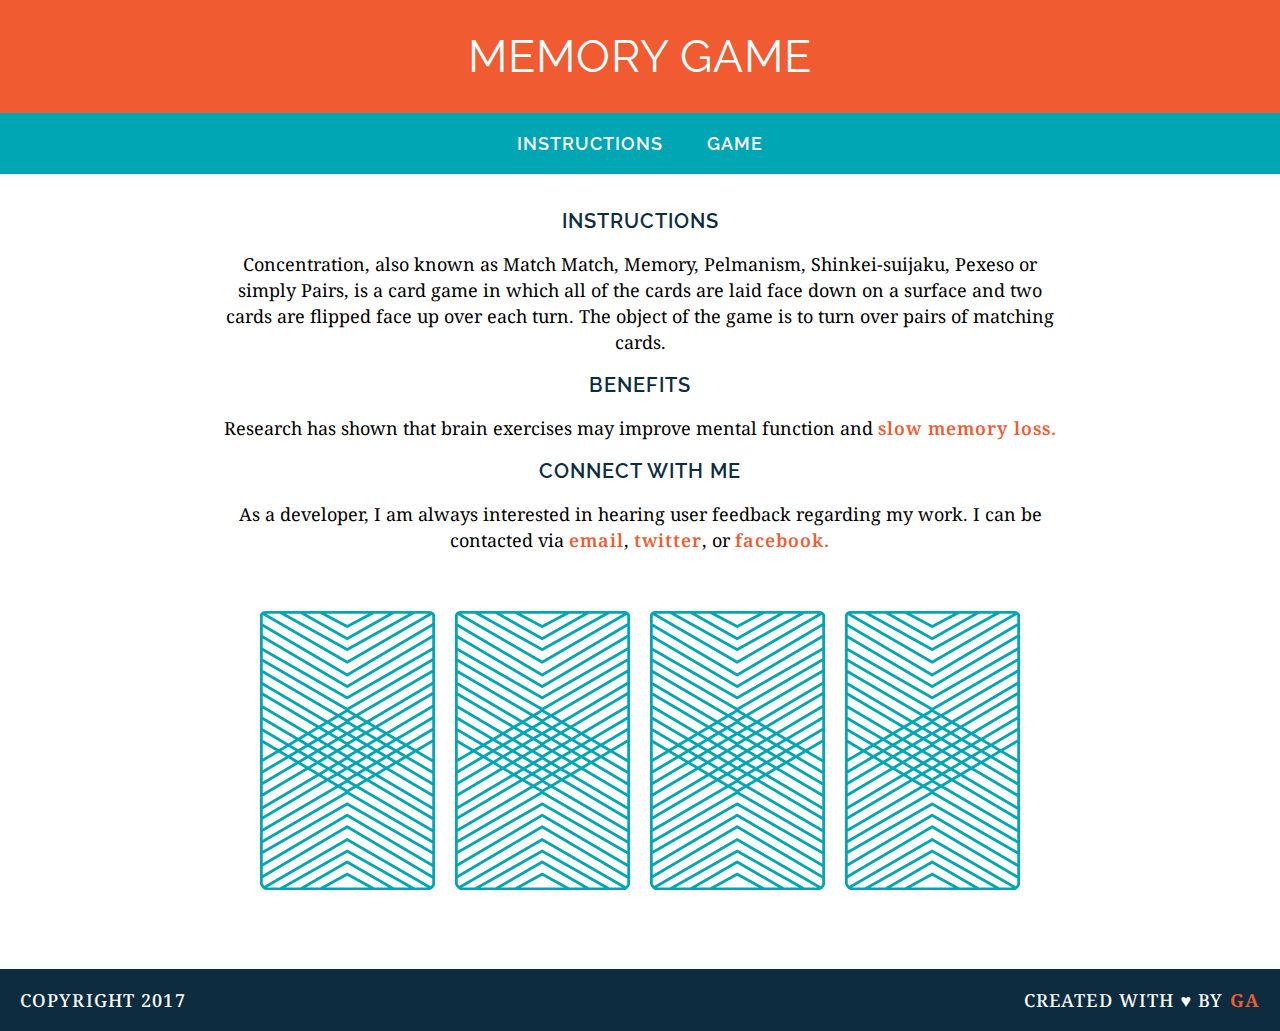
==== memory_game/index.html @ 8fed3eb4 "created logic 3" ====
<!DOCTYPE html>
<html>
<head>
	<title>Memory Card Game</title>
	<link href="https://fonts.googleapis.com/css?family=Droid+Serif|Raleway:400,500,600,700" rel="stylesheet">
	<link href="css/style.css" rel="stylesheet" type="text/css">
</head>
<body>
	<header>
		<h1>Memory Game</h1>
	</header>
	<nav>
		<a href="#">Instructions</a>
		<a href="">Game</a>
	</nav>
	<main>
		<h2>Instructions</h2>
		<p>Concentration, also known as Match Match, Memory, Pelmanism, Shinkei-suijaku, Pexeso or simply Pairs, is a card game in which all of the cards are laid face down on a surface and two cards are flipped face up over each turn. The object of the game is to turn over pairs of matching cards.</p>
		<h2>Benefits</h2>
		<p>Research has shown that brain exercises may improve mental function and <a class="links" href="http://www.webmd.com/alzheimers/guide/preventing-dementia-brain-exercises#1">slow memory loss.</a></p>
		<h2>Connect with me</h2>
		<p>As a developer, I am always interested in hearing user feedback regarding my work. I can be contacted via <a class="links" href="mailto:rachel.daniels@libertymutual.com">email</a>, <a class="links" href="#">twitter</a>, or <a class="links" href="#">facebook.</a></p>
		<div>
			<img src="images/back.png" alt="Queen of Diamonds">
			<img src="images/back.png" alt="Queen of Hearts">
			<img src="images/back.png" alt="King of Diamonds">
			<img src="images/back.png" alt="King of Hearts">
		</div>
	</main>
	<footer class="clearfix">
		<p class="copyright">Copyright 2017</p>
		<p class="message">Created with &hearts; by <span class="name">GA</span></p>
	</footer>
	<script src="js/main.js"></script>
</body>
</html>
---- memory_game/css/style.css ----
body{
	text-align: center;
	margin: 0;
}
header{
	background-color: #F15B31;
	padding: 30px 20px;

}
main{
	width: 850px;
	margin: 35px auto;
}
h1{
	font-family: "Raleway", sans-serif;
	color: white;
	letter-spacing: 1px;
	font-weight: 400;
	font-size: 45px;
	text-transform: uppercase;
	margin: 0;
}
a{
	font-family: 'Raleway', sans-serif;
	color: white;
	letter-spacing: 1px;
	font-weight: 600;
	font-size: 18px;
	text-transform: uppercase;
	text-decoration: none;
	margin: 0 20px;
	border-bottom: 2px solid transparent;
}
h2{
	font-family: 'Raleway', sans-serif;
	color: #0D2C40;
	letter-spacing: 1px;
	font-weight: 600;
	font-size: 20px;
	text-transform: uppercase;
}
p{
	font-family: 'Droid Serif', serif;
	line-height: 26px;
	font-size: 18px;
}
nav{
	background-color: #00A6B3;
	padding: 20px 0;
}
img{
	margin: 40px 8px;
}
.links{
	font-family: 'Droid Serif', serif;
	line-height: 26px;
	font-size: 18px;
	color: #F15B31;
	text-transform: none;
	margin: 0;
}
footer{
	text-transform: uppercase;
	padding: 0 20px;
	background: #0D2C40;
	color: white;
	font-size: 14px;
	letter-spacing: .08em;
	font-weight: 500;
}
.copyright {
	float: left;
	font-style: 'Raleway', sans-serif;
}
.message {
	float: right;
	font-style: 'Raleway', sans-serif;
}
.clearfix:after {
	visibility: hidden;
	display: block;
	content: " ";
	clear: both;
	height: 0;
	font-size: 0;
}
.name {
	color: #F15B31;
	font-weight: 700;
}
a:hover {
	border: 2px solid white;
}
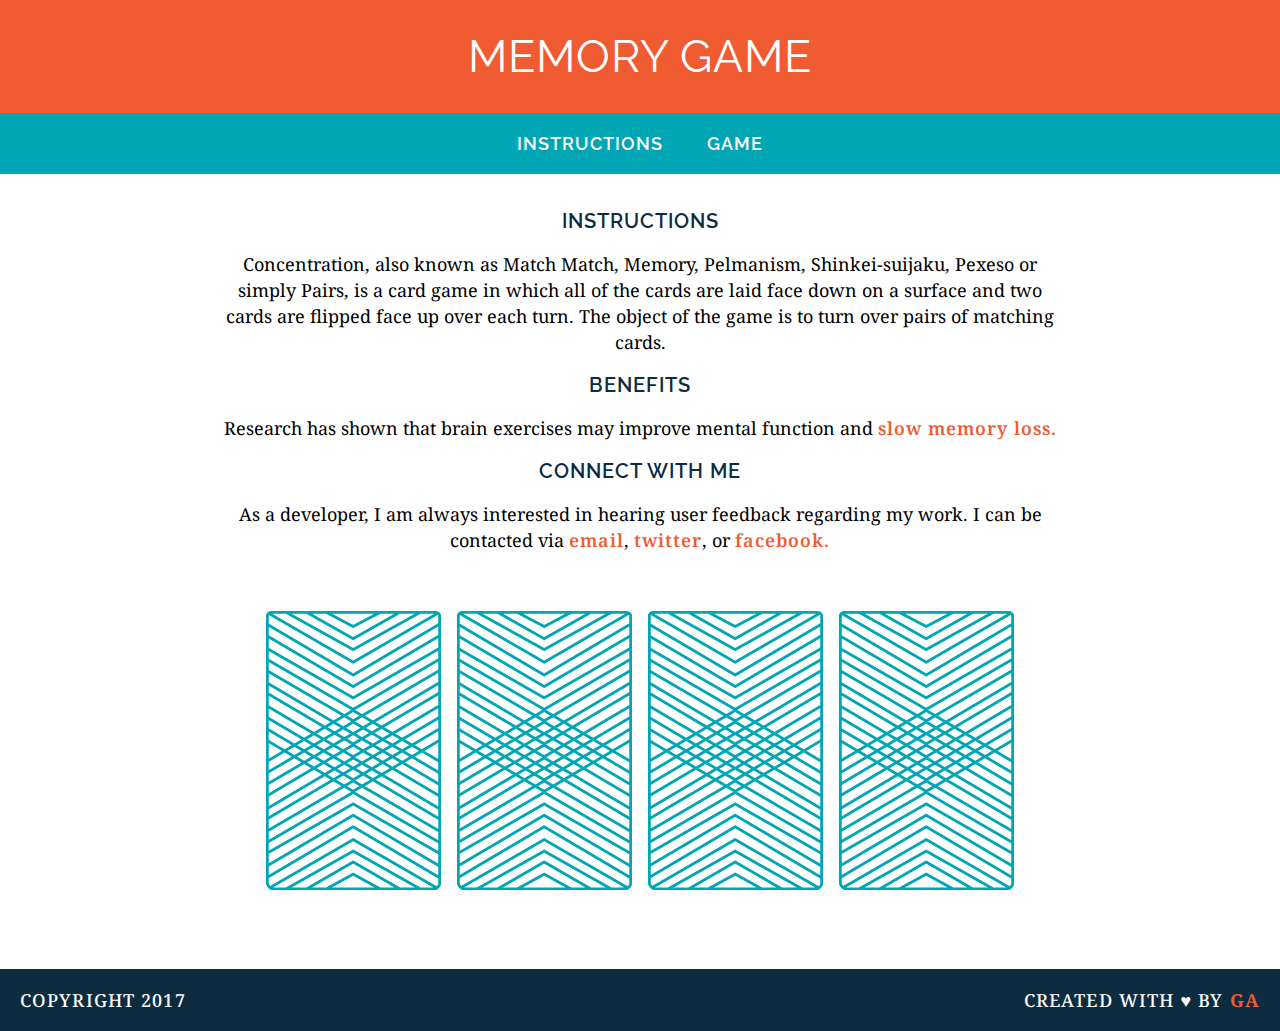
==== commit 825c05c1: "created game logic" ====
--- a/memory_game/index.html
+++ b/memory_game/index.html
@@ -20,12 +20,7 @@
 		<p>Research has shown that brain exercises may improve mental function and <a class="links" href="http://www.webmd.com/alzheimers/guide/preventing-dementia-brain-exercises#1">slow memory loss.</a></p>
 		<h2>Connect with me</h2>
 		<p>As a developer, I am always interested in hearing user feedback regarding my work. I can be contacted via <a class="links" href="mailto:rachel.daniels@libertymutual.com">email</a>, <a class="links" href="#">twitter</a>, or <a class="links" href="#">facebook.</a></p>
-		<div>
-			<img src="images/back.png" alt="Queen of Diamonds">
-			<img src="images/back.png" alt="Queen of Hearts">
-			<img src="images/back.png" alt="King of Diamonds">
-			<img src="images/back.png" alt="King of Hearts">
-		</div>
+	<div id="game-board" class="board clearfix"></div>
 	</main>
 	<footer class="clearfix">
 		<p class="copyright">Copyright 2017</p>
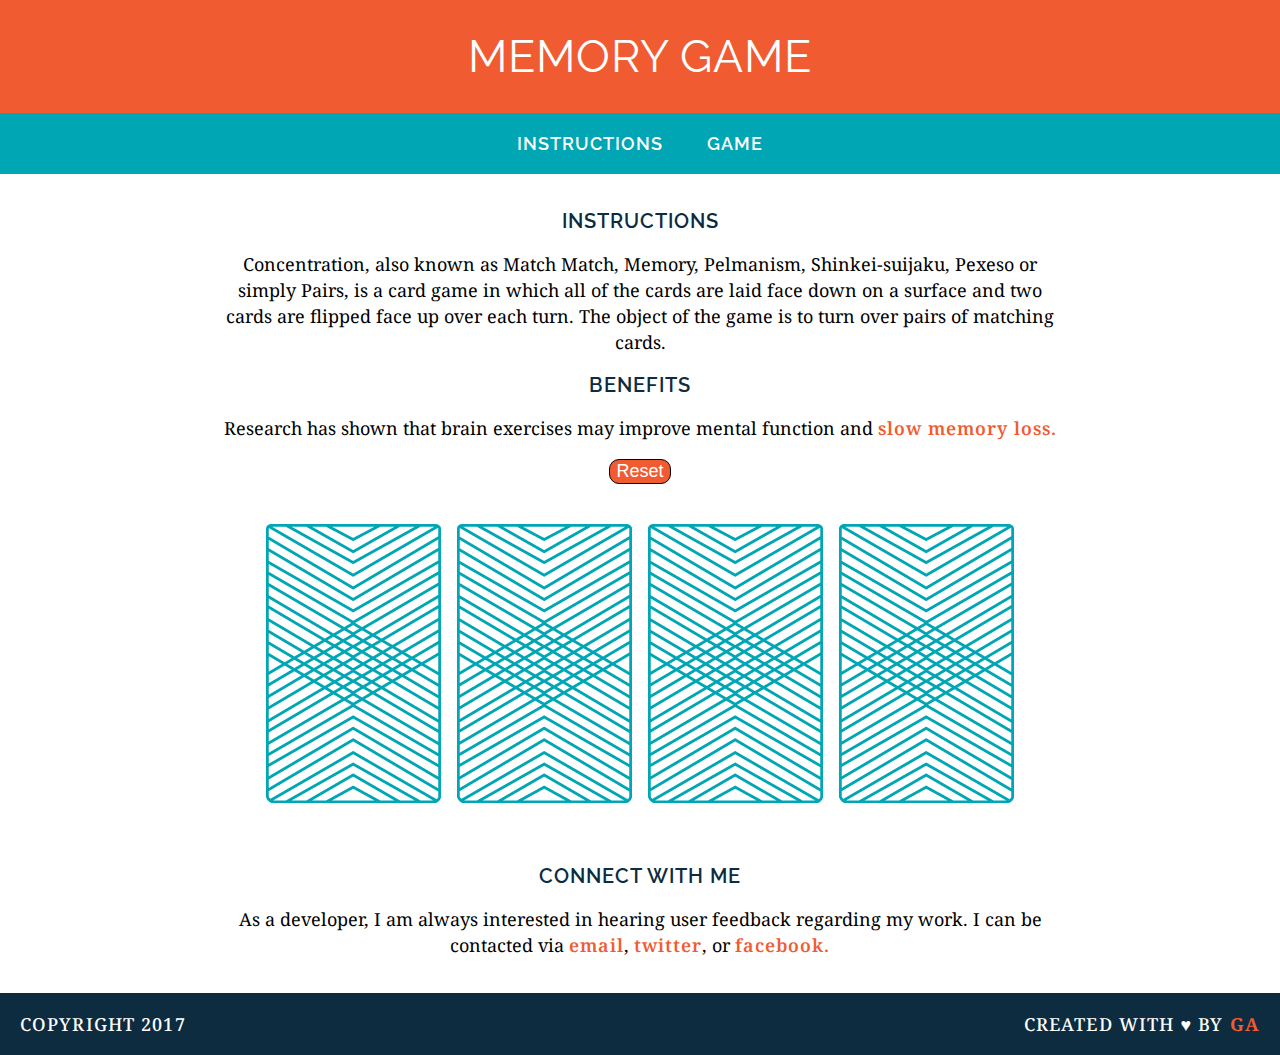
==== commit 49e0975c: "created game logic" ====
--- a/memory_game/index.html
+++ b/memory_game/index.html
@@ -18,9 +18,12 @@
 		<p>Concentration, also known as Match Match, Memory, Pelmanism, Shinkei-suijaku, Pexeso or simply Pairs, is a card game in which all of the cards are laid face down on a surface and two cards are flipped face up over each turn. The object of the game is to turn over pairs of matching cards.</p>
 		<h2>Benefits</h2>
 		<p>Research has shown that brain exercises may improve mental function and <a class="links" href="http://www.webmd.com/alzheimers/guide/preventing-dementia-brain-exercises#1">slow memory loss.</a></p>
+	<form>
+		<button>Reset</button>
+	</form>
+	<div id="game-board" class="board clearfix"></div>
 		<h2>Connect with me</h2>
 		<p>As a developer, I am always interested in hearing user feedback regarding my work. I can be contacted via <a class="links" href="mailto:rachel.daniels@libertymutual.com">email</a>, <a class="links" href="#">twitter</a>, or <a class="links" href="#">facebook.</a></p>
-	<div id="game-board" class="board clearfix"></div>
 	</main>
 	<footer class="clearfix">
 		<p class="copyright">Copyright 2017</p>
--- a/memory_game/css/style.css
+++ b/memory_game/css/style.css
@@ -90,4 +90,11 @@
 }
 a:hover {
 	border: 2px solid white;
+}
+button {
+	border: 1px solid black;
+	background-color: #F15B31;
+	color: white;
+	font-size: 18px;
+	border-radius: 10px;
 }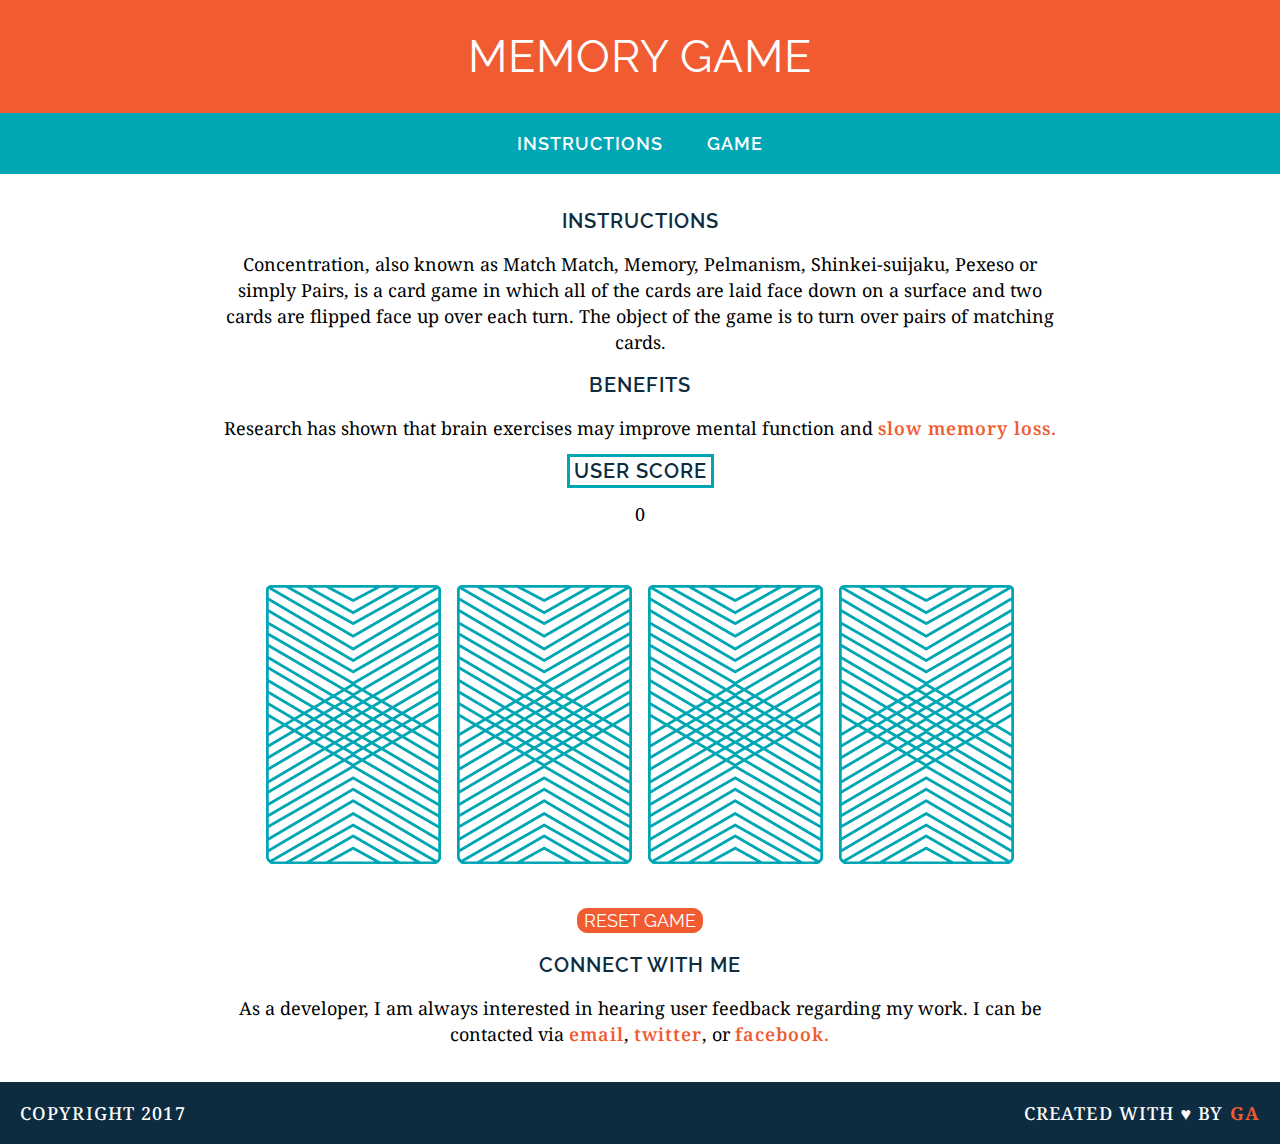
==== commit 0050c760: "created game logic" ====
--- a/memory_game/index.html
+++ b/memory_game/index.html
@@ -18,10 +18,12 @@
 		<p>Concentration, also known as Match Match, Memory, Pelmanism, Shinkei-suijaku, Pexeso or simply Pairs, is a card game in which all of the cards are laid face down on a surface and two cards are flipped face up over each turn. The object of the game is to turn over pairs of matching cards.</p>
 		<h2>Benefits</h2>
 		<p>Research has shown that brain exercises may improve mental function and <a class="links" href="http://www.webmd.com/alzheimers/guide/preventing-dementia-brain-exercises#1">slow memory loss.</a></p>
+		<h2 id="scoreTitle"><span>User Score</span></h2>
+		<p id="userScore"></p>
+	<div id="game-board" class="board clearfix"></div>
 	<form>
-		<button>Reset</button>
+		<button>Reset Game</button>
 	</form>
-	<div id="game-board" class="board clearfix"></div>
 		<h2>Connect with me</h2>
 		<p>As a developer, I am always interested in hearing user feedback regarding my work. I can be contacted via <a class="links" href="mailto:rachel.daniels@libertymutual.com">email</a>, <a class="links" href="#">twitter</a>, or <a class="links" href="#">facebook.</a></p>
 	</main>
--- a/memory_game/css/style.css
+++ b/memory_game/css/style.css
@@ -92,9 +92,21 @@
 	border: 2px solid white;
 }
 button {
-	border: 1px solid black;
 	background-color: #F15B31;
 	color: white;
 	font-size: 18px;
 	border-radius: 10px;
+	font-family: 'Raleway', sans-serif;
+	text-transform: uppercase;
+	border: 1px solid #F15B31;
+	margin: 0 auto;
+}
+form{
+	margin-bottom: 20px;
+}
+#scoreTitle {
+	border: 3px solid #00A6B3;
+	display: inline;
+	padding: 2px 4px;
+	margin: 0 auto;
 }